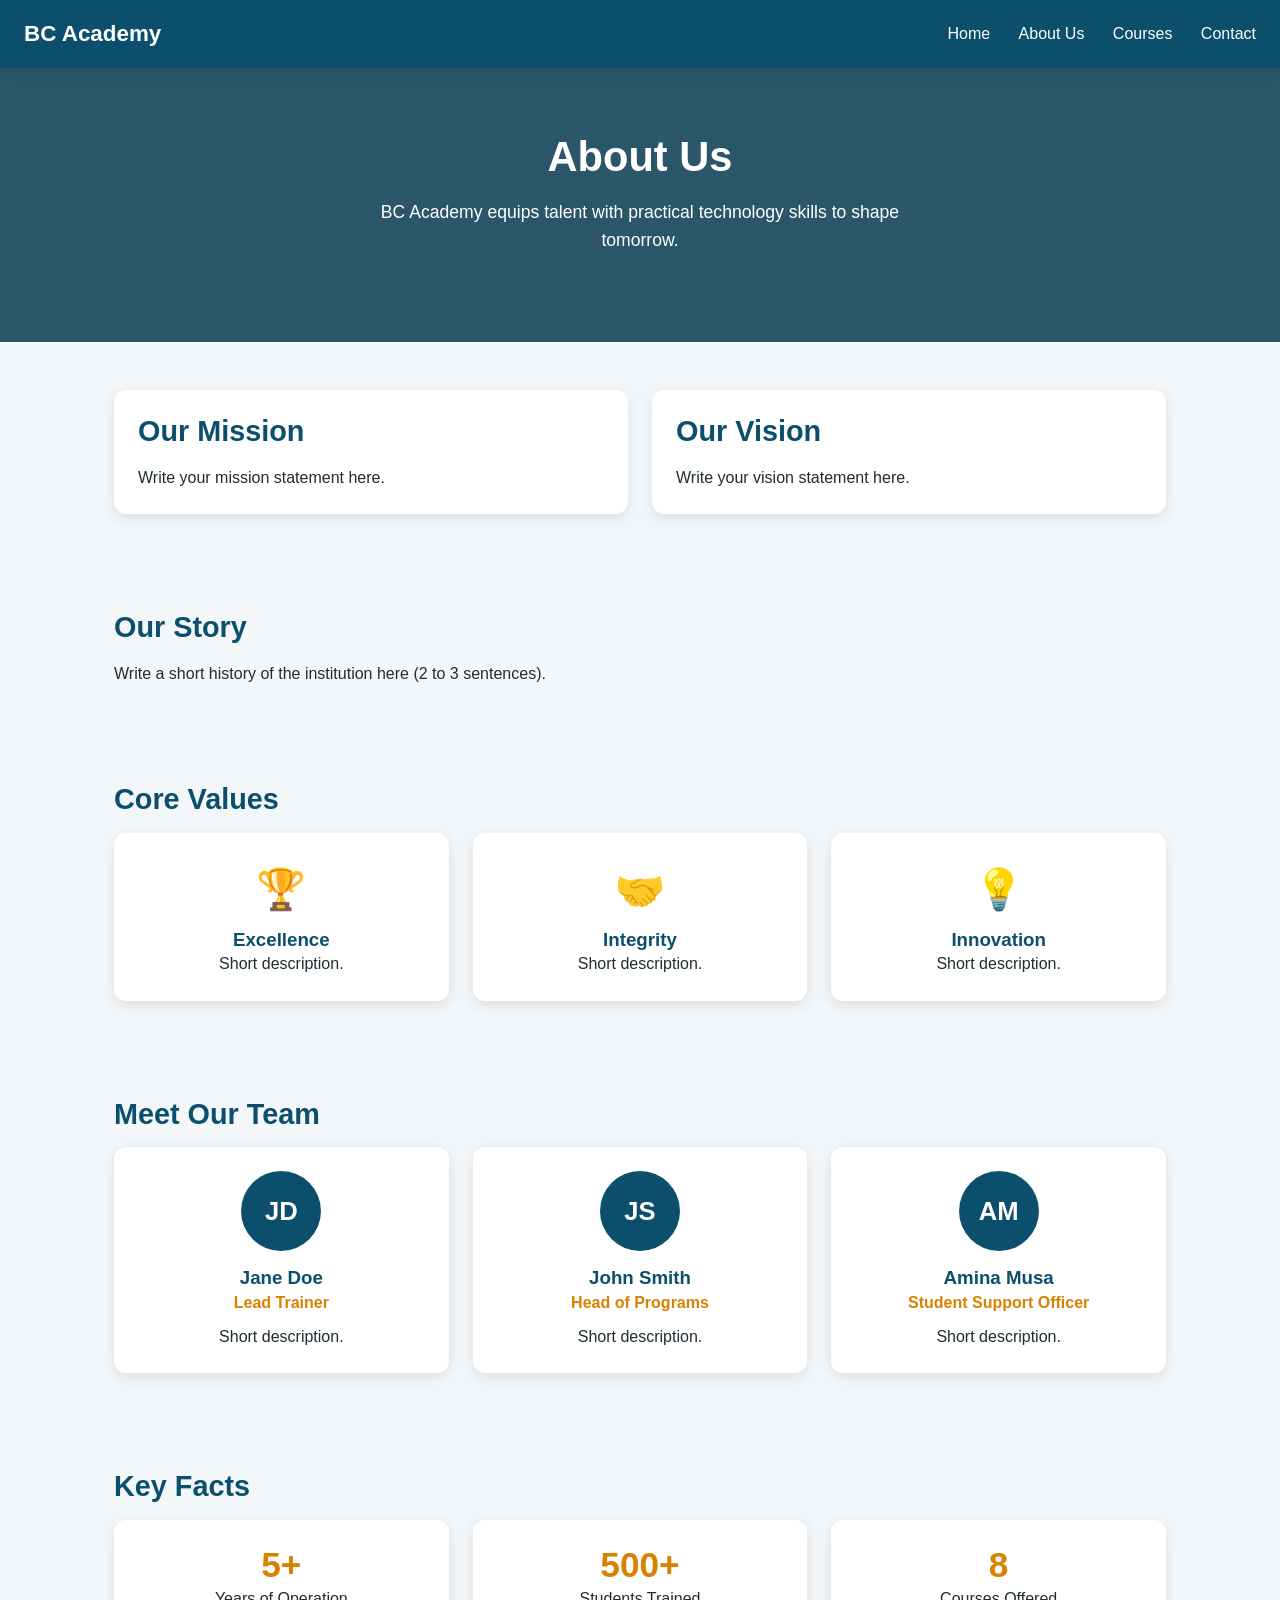
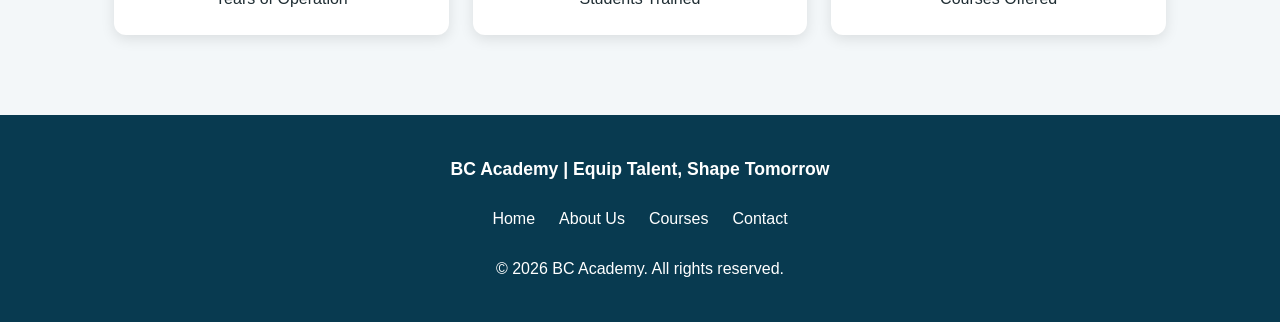
==== about.html @ 56899707 "initial commit" ====
<!DOCTYPE html>
<html lang="en">
<head>
  <meta charset="UTF-8">
  <meta name="viewport" content="width=device-width, initial-scale=1.0">
  <title>BC Academy | About Us</title>
  <link rel="stylesheet" href="style.css">
</head>
<body>
<header>
  <a href="index.html" class="logo">BC Academy</a>
  <button id="menu-toggle" aria-label="Toggle menu">☰</button>
  <nav id="nav-menu">
    <a href="index.html">Home</a>
    <a href="about.html">About Us</a>
    <a href="courses.html">Courses</a>
    <a href="contact.html">Contact</a>
  </nav>
</header>

<!-- <main> goes here -->
<main>
  <section class="page-banner">
    <h1>About Us</h1>
    <p>BC Academy equips talent with practical technology skills to shape tomorrow.</p>
  </section>

  <section class="mission-vision">
    <div class="card">
      <h2>Our Mission</h2>
      <p>Write your mission statement here.</p>
    </div>
    <div class="card">
      <h2>Our Vision</h2>
      <p>Write your vision statement here.</p>
    </div>
  </section>

  <section class="history">
    <h2>Our Story</h2>
    <p>Write a short history of the institution here (2 to 3 sentences).</p>
  </section>

  <section class="values">
    <h2>Core Values</h2>
    <div class="cards-grid">
      <div class="card value-card">
        <span class="icon">🏆</span>
        <h3>Excellence</h3>
        <p>Short description.</p>
      </div>
      <div class="card value-card">
        <span class="icon">🤝</span>
        <h3>Integrity</h3>
        <p>Short description.</p>
      </div>
      <div class="card value-card">
        <span class="icon">💡</span>
        <h3>Innovation</h3>
        <p>Short description.</p>
      </div>
    </div>
  </section>

  <section class="team">
    <h2>Meet Our Team</h2>
    <div class="cards-grid">
      <div class="card team-card">
        <div class="avatar">JD</div>
        <h3>Jane Doe</h3>
        <p class="role">Lead Trainer</p>
        <p>Short description.</p>
      </div>
      <div class="card team-card">
        <div class="avatar">JS</div>
        <h3>John Smith</h3>
        <p class="role">Head of Programs</p>
        <p>Short description.</p>
      </div>
      <div class="card team-card">
        <div class="avatar">AM</div>
        <h3>Amina Musa</h3>
        <p class="role">Student Support Officer</p>
        <p>Short description.</p>
      </div>
    </div>
  </section>

  <section class="key-facts">
    <h2>Key Facts</h2>
    <div class="cards-grid">
      <div class="card fact-card"><h3>5+</h3><p>Years of Operation</p></div>
      <div class="card fact-card"><h3>500+</h3><p>Students Trained</p></div>
      <div class="card fact-card"><h3>8</h3><p>Courses Offered</p></div>
    </div>
  </section>
</main>

<footer>
  <p class="footer-name">BC Academy | Equip Talent, Shape Tomorrow</p>
  <nav class="footer-links">
    <a href="index.html">Home</a>
    <a href="about.html">About Us</a>
    <a href="courses.html">Courses</a>
    <a href="contact.html">Contact</a>
  </nav>
  <p>&copy; 2026 BC Academy. All rights reserved.</p>
</footer>

<script src="script.js"></script>
---- style.css ----
:root {
  --primary: #0b4f6c;
  --primary-dark: #083a50;
  --accent: #f59e0b;
  --accent-dark: #d98200;
  --bg: #f3f7f9;
  --text: #1f2d33;
  --white: #ffffff;
  --success: #1e8e3e;
  --error: #d93025;
  --radius: 12px;
  --shadow: 0 4px 14px rgba(0, 0, 0, 0.1);
  --transition: 0.3s ease;
}

/* ---------- Base ---------- */
* { margin: 0; padding: 0; box-sizing: border-box; }

html { scroll-behavior: smooth; }

body {
  font-family: "Segoe UI", Arial, sans-serif;
  background: var(--bg);
  color: var(--text);
  line-height: 1.6;
}

h1, h2, h3 { color: var(--primary); line-height: 1.2; }
h2 { margin-bottom: 1rem; font-size: 1.8rem; }

section { padding: 3rem 1.5rem; max-width: 1100px; margin: 0 auto; }

/* ---------- Header & navigation ---------- */
header {
  background: var(--primary);
  display: flex;
  justify-content: space-between;
  align-items: center;
  padding: 1rem 1.5rem;
  position: sticky;
  top: 0;
  z-index: 100;
  box-shadow: var(--shadow);
}

.logo { color: var(--white); font-size: 1.4rem; font-weight: 700; text-decoration: none; }

nav a {
  color: var(--white);
  text-decoration: none;
  margin-left: 1.5rem;
  padding: 0.4rem 0;
  border-bottom: 2px solid transparent;
  transition: var(--transition);
}

nav a:hover,
nav a.active { color: var(--accent); border-bottom-color: var(--accent); }

#menu-toggle {
  display: none;
  background: none;
  border: none;
  color: var(--white);
  font-size: 1.8rem;
  cursor: pointer;
}

/* ---------- Buttons ---------- */
.btn {
  display: inline-block;
  background: var(--accent);
  color: var(--primary-dark);
  padding: 0.7rem 1.6rem;
  border: none;
  border-radius: 50px;
  font-weight: 600;
  text-decoration: none;
  cursor: pointer;
  transition: var(--transition);
}

.btn:hover { background: var(--accent-dark); transform: translateY(-2px); }

/* ---------- Hero & page banners (with background image) ---------- */
.hero,
.page-banner {
  max-width: none;
  text-align: center;
  color: var(--white);
  background:
    linear-gradient(rgba(8, 58, 80, 0.85), rgba(8, 58, 80, 0.85)),
    url("../images/hero.jpg") center / cover no-repeat;
}

.hero { padding: 7rem 1.5rem; }
.page-banner { padding: 4rem 1.5rem; }

.hero h1,
.page-banner h1 { color: var(--white); font-size: 2.6rem; margin-bottom: 1rem; }

.hero p,
.page-banner p { max-width: 600px; margin: 0 auto 1.5rem; font-size: 1.1rem; }

/* ---------- Cards & stats ---------- */
.card {
  background: var(--white);
  padding: 1.5rem;
  border-radius: var(--radius);
  box-shadow: var(--shadow);
  transition: var(--transition);
}

.card:hover { transform: translateY(-5px); }

.stats-grid {
  display: grid;
  grid-template-columns: repeat(4, 1fr);
  gap: 1.5rem;
}

.stat-card {
  background: var(--white);
  padding: 1.5rem;
  border-radius: var(--radius);
  box-shadow: var(--shadow);
  text-align: center;
  border-top: 4px solid var(--accent);
}

.stat-card p { font-size: 2.2rem; font-weight: 700; color: var(--primary); }

/* ---------- Mobile (under 768px) ---------- */
@media (max-width: 768px) {
  #menu-toggle { display: block; }

  nav#nav-menu {
    display: none;
    position: absolute;
    top: 100%;
    left: 0;
    width: 100%;
    background: var(--primary-dark);
    flex-direction: column;
    padding: 1rem 1.5rem;
  }

  nav#nav-menu.open { display: flex; }
  nav#nav-menu a { margin: 0; padding: 0.8rem 0; }

  .stats-grid { grid-template-columns: repeat(2, 1fr); }
  .hero { padding: 4rem 1.5rem; }
  .hero h1 { font-size: 2rem; }
}
/* ---------- Forms ---------- */
.form-group { margin-bottom: 1.2rem; }

.form-group label {
  display: block;
  margin-bottom: 0.4rem;
  font-weight: 600;
  color: var(--primary);
}

.form-group input,
.form-group select,
.form-group textarea,
.search input {
  width: 100%;
  padding: 0.7rem 0.9rem;
  border: 2px solid #cfdde4;
  border-radius: 8px;
  font-size: 1rem;
  font-family: inherit;
  background: var(--white);
  transition: var(--transition);
}

.form-group input:focus,
.form-group select:focus,
.form-group textarea:focus,
.search input:focus {
  outline: none;
  border-color: var(--accent);
  box-shadow: 0 0 0 3px rgba(245, 158, 11, 0.25);
}

#student-form,
.contact-form-box form {
  max-width: 600px;
}

.registration form {
  background: var(--white);
  padding: 2rem;
  border-radius: var(--radius);
  box-shadow: var(--shadow);
}

/* ---------- Feedback messages ---------- */
.message { margin-top: 1rem; font-weight: 600; min-height: 1.4rem; }
.message.error { color: var(--error); }
.message.success { color: var(--success); }

/* ---------- Search ---------- */
.search input { max-width: 500px; }

/* ---------- Records table ---------- */
.records-summary { margin-bottom: 1rem; font-weight: 600; color: var(--primary); }

.table-wrapper {
  overflow-x: auto;
  background: var(--white);
  border-radius: var(--radius);
  box-shadow: var(--shadow);
}

table { width: 100%; border-collapse: collapse; min-width: 700px; }

th {
  background: var(--primary);
  color: var(--white);
  text-align: left;
  padding: 0.9rem 1rem;
}

td { padding: 0.8rem 1rem; border-bottom: 1px solid #e3ecf0; }

tbody tr { transition: var(--transition); }
tbody tr:hover { background: #eaf3f7; }

/* ---------- Performance badges ---------- */
.excellent, .very-good, .good, .average, .failed {
  display: inline-block;
  padding: 0.25rem 0.8rem;
  border-radius: 50px;
  font-size: 0.85rem;
  font-weight: 600;
  color: var(--white);
}

.excellent { background: #1e8e3e; }
.very-good { background: #3b82f6; }
.good      { background: #0d9488; }
.average   { background: #f59e0b; color: var(--primary-dark); }
.failed    { background: var(--error); }

/* ---------- Table action buttons (created by JavaScript) ---------- */
.marks-input {
  width: 70px;
  padding: 0.35rem;
  border: 2px solid #cfdde4;
  border-radius: 6px;
}

.btn-update, .btn-delete {
  padding: 0.35rem 0.8rem;
  border: none;
  border-radius: 6px;
  color: var(--white);
  cursor: pointer;
  transition: var(--transition);
}

.btn-update { background: var(--primary); }
.btn-delete { background: var(--error); }
.btn-update:hover, .btn-delete:hover { opacity: 0.85; transform: translateY(-2px); }

/* ---------- Performance summary ---------- */
#summary-list {
  list-style: none;
  display: grid;
  grid-template-columns: repeat(auto-fit, minmax(160px, 1fr));
  gap: 1rem;
}

#summary-list li {
  background: var(--white);
  padding: 1rem;
  border-radius: var(--radius);
  box-shadow: var(--shadow);
  border-left: 4px solid var(--accent);
  font-weight: 600;
}

/* ---------- Grids ---------- */
.cards-grid,
.courses-grid {
  display: grid;
  grid-template-columns: repeat(3, 1fr);
  gap: 1.5rem;
}

.mission-vision {
  display: grid;
  grid-template-columns: repeat(2, 1fr);
  gap: 1.5rem;
}

/* ---------- About page ---------- */
.value-card, .fact-card, .team-card { text-align: center; }
.value-card .icon { font-size: 2.5rem; display: block; margin-bottom: 0.5rem; }
.fact-card h3 { font-size: 2.2rem; color: var(--accent-dark); }

.avatar {
  width: 80px;
  height: 80px;
  border-radius: 50%;
  background: var(--primary);
  color: var(--white);
  font-size: 1.6rem;
  font-weight: 700;
  display: flex;
  align-items: center;
  justify-content: center;
  margin: 0 auto 1rem;
}

.role { color: var(--accent-dark); font-weight: 600; margin-bottom: 0.5rem; }

/* ---------- Courses page ---------- */
.course-card { display: flex; flex-direction: column; border-top: 4px solid var(--accent); }
.course-card p { margin: 0.6rem 0; }
.course-details { list-style: none; margin-bottom: 1.2rem; flex-grow: 1; }
.course-details li { padding: 0.2rem 0; }
.course-card .btn { align-self: flex-start; }

/* ---------- Contact page ---------- */
.contact-layout {
  display: grid;
  grid-template-columns: 2fr 1fr;
  gap: 1.5rem;
}

.contact-info p { margin-bottom: 0.7rem; }
.contact-info h3 { margin: 1.2rem 0 0.6rem; }

.social-links { display: flex; flex-wrap: wrap; gap: 0.8rem; }
.social-links a { color: var(--primary); font-weight: 600; text-decoration: none; transition: var(--transition); }
.social-links a:hover { color: var(--accent-dark); }

.map-placeholder {
  height: 300px;
  border-radius: var(--radius);
  background: repeating-linear-gradient(45deg, #dbe9ef, #dbe9ef 12px, #cfe0e8 12px, #cfe0e8 24px);
  display: flex;
  align-items: center;
  justify-content: center;
  color: var(--primary);
  font-weight: 700;
  box-shadow: var(--shadow);
}

/* ---------- Footer ---------- */
footer {
  background: var(--primary-dark);
  color: var(--white);
  text-align: center;
  padding: 2rem 1.5rem;
  margin-top: 2rem;
}

footer p { margin: 0.5rem 0; }
.footer-name { font-weight: 700; font-size: 1.1rem; }

.footer-links { display: flex; justify-content: center; flex-wrap: wrap; gap: 1.5rem; margin: 1rem 0; }
.footer-links a { color: var(--white); text-decoration: none; margin: 0; transition: var(--transition); }
.footer-links a:hover { color: var(--accent); }

/* ---------- Responsive: tablet ---------- */
@media (max-width: 992px) {
  .cards-grid,
  .courses-grid { grid-template-columns: repeat(2, 1fr); }
}

/* ---------- Responsive: phone ---------- */
@media (max-width: 768px) {
  .contact-layout,
  .mission-vision { grid-template-columns: 1fr; }
  .registration form { padding: 1.2rem; }
}

@media (max-width: 600px) {
  .cards-grid,
  .courses-grid { grid-template-columns: 1fr; }
  .stats-grid { grid-template-columns: 1fr; }
  section { padding: 2rem 1rem; }
}
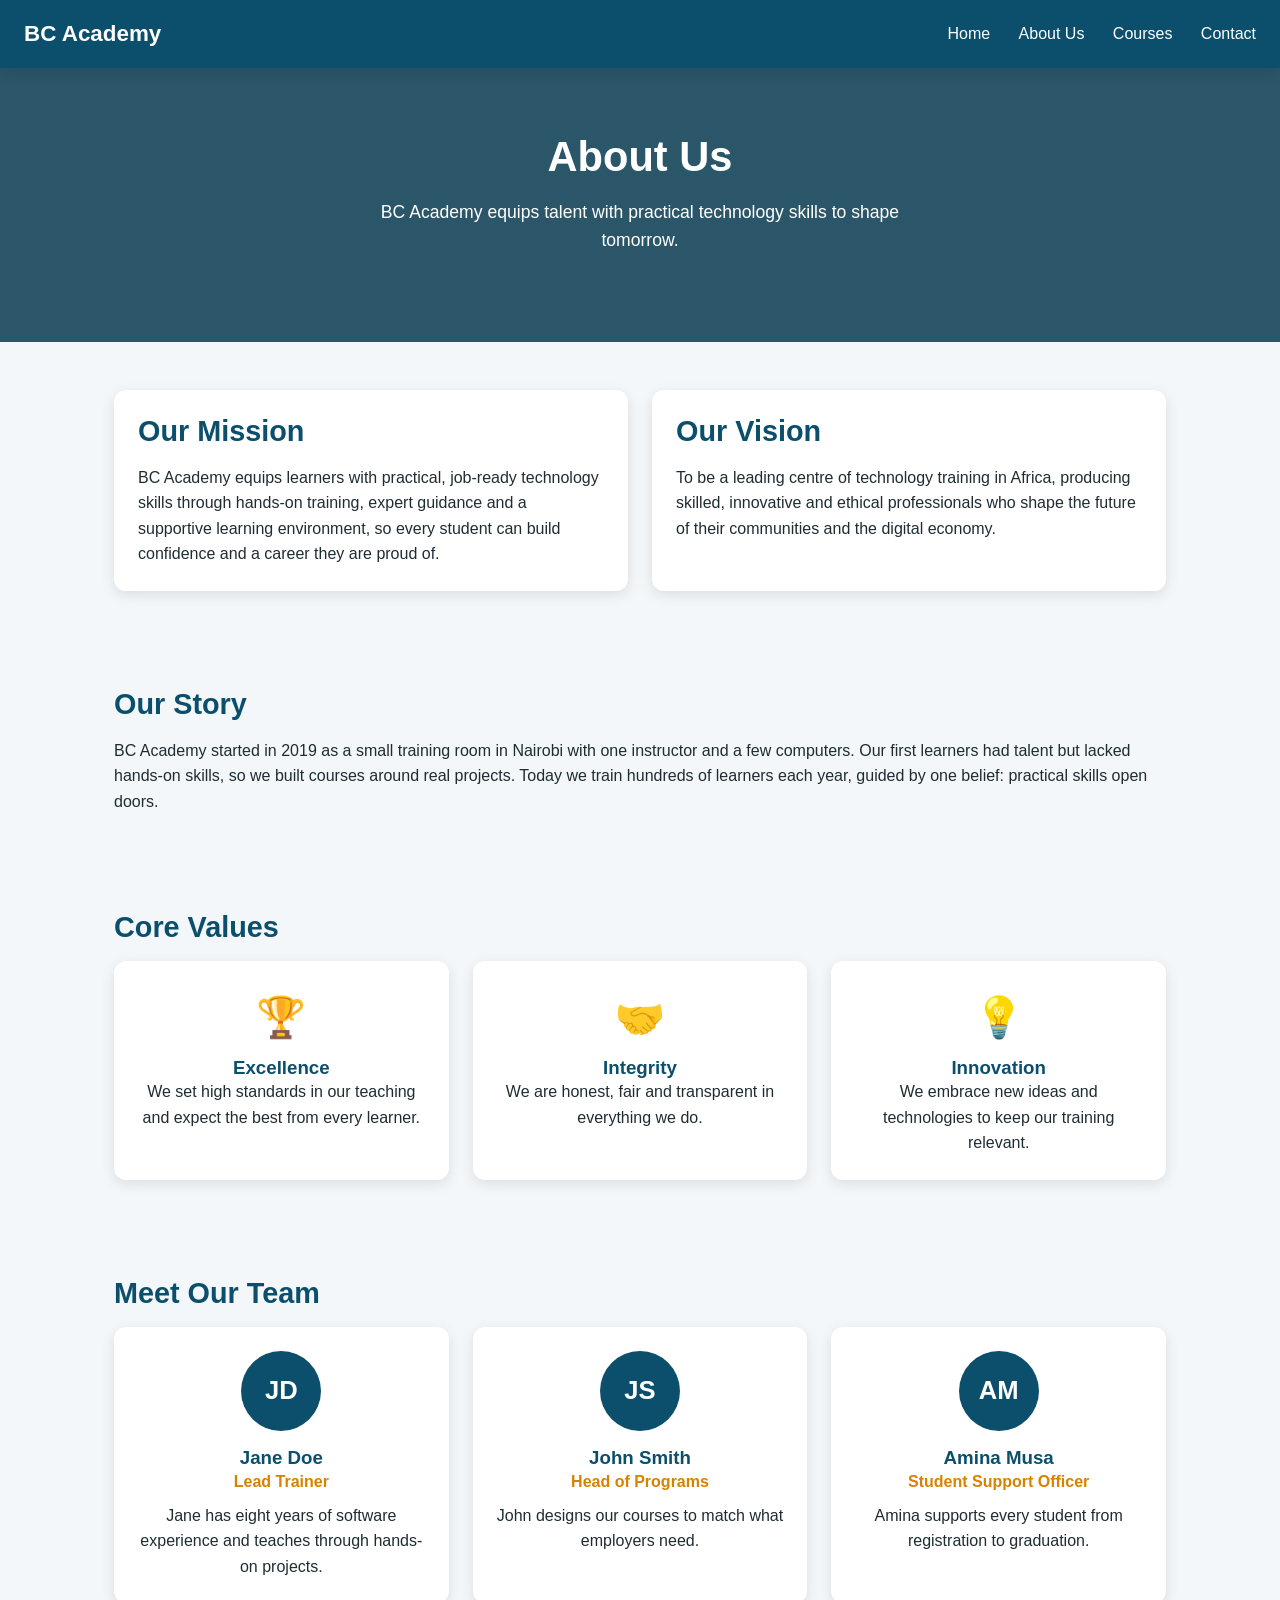
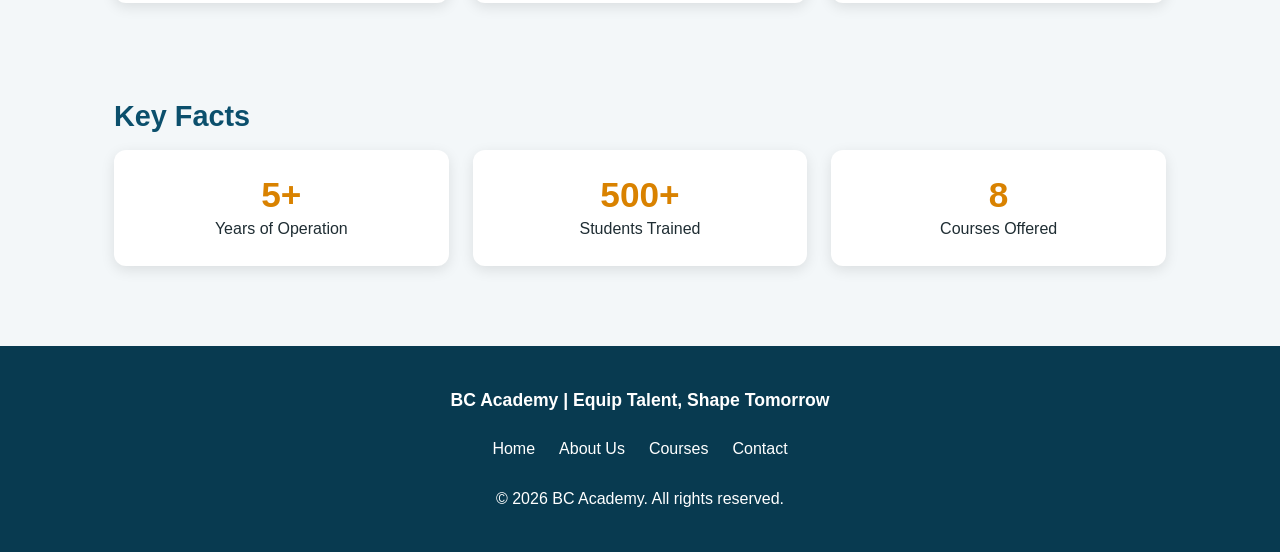
==== commit d9c7b56f: "edited about descriptions" ====
--- a/about.html
+++ b/about.html
@@ -28,17 +28,24 @@
   <section class="mission-vision">
     <div class="card">
       <h2>Our Mission</h2>
-      <p>Write your mission statement here.</p>
+      <p>BC Academy equips learners with practical,
+        job-ready technology skills through hands-on training, 
+        expert guidance and a supportive learning environment, 
+        so every student can build confidence and a career they are proud of.</p>
     </div>
     <div class="card">
       <h2>Our Vision</h2>
-      <p>Write your vision statement here.</p>
+      <p>To be a leading centre of technology training in Africa, 
+        producing skilled, innovative and ethical professionals who 
+        shape the future of their communities and the digital economy.</p>
     </div>
   </section>
 
   <section class="history">
     <h2>Our Story</h2>
-    <p>Write a short history of the institution here (2 to 3 sentences).</p>
+    <p>BC Academy started in 2019 as a small training room in Nairobi with one instructor and a few computers. 
+        Our first learners had talent but lacked hands-on skills, so we built courses around real projects. 
+        Today we train hundreds of learners each year, guided by one belief: practical skills open doors.</p>
   </section>
 
   <section class="values">
@@ -47,17 +54,17 @@
       <div class="card value-card">
         <span class="icon">🏆</span>
         <h3>Excellence</h3>
-        <p>Short description.</p>
+        <p>We set high standards in our teaching and expect the best from every learner.</p>
       </div>
       <div class="card value-card">
         <span class="icon">🤝</span>
         <h3>Integrity</h3>
-        <p>Short description.</p>
+        <p>We are honest, fair and transparent in everything we do.</p>
       </div>
       <div class="card value-card">
         <span class="icon">💡</span>
         <h3>Innovation</h3>
-        <p>Short description.</p>
+        <p>We embrace new ideas and technologies to keep our training relevant.</p>
       </div>
     </div>
   </section>
@@ -69,19 +76,19 @@
         <div class="avatar">JD</div>
         <h3>Jane Doe</h3>
         <p class="role">Lead Trainer</p>
-        <p>Short description.</p>
+        <p>Jane has eight years of software experience and teaches through hands-on projects.</p>
       </div>
       <div class="card team-card">
         <div class="avatar">JS</div>
         <h3>John Smith</h3>
         <p class="role">Head of Programs</p>
-        <p>Short description.</p>
+        <p>John designs our courses to match what employers need.</p>
       </div>
       <div class="card team-card">
         <div class="avatar">AM</div>
         <h3>Amina Musa</h3>
         <p class="role">Student Support Officer</p>
-        <p>Short description.</p>
+        <p>Amina supports every student from registration to graduation.</p>
       </div>
     </div>
   </section>
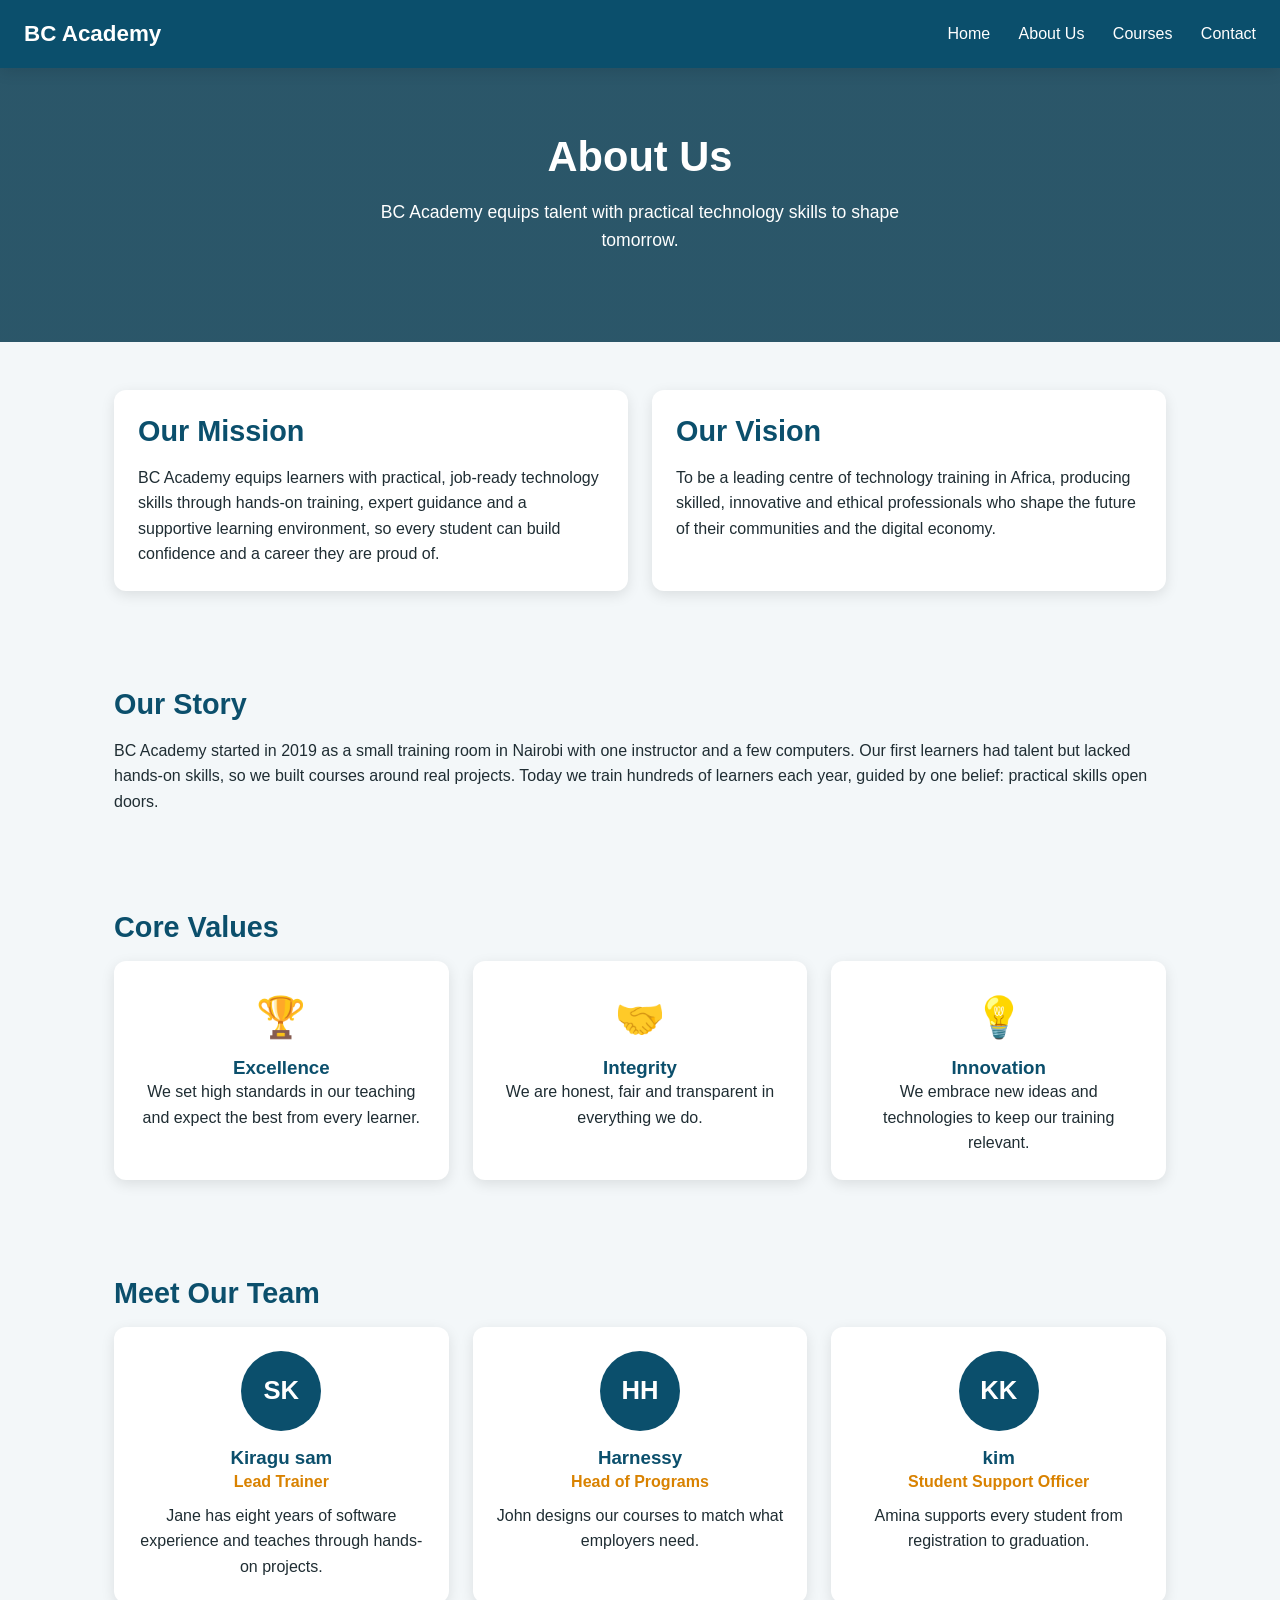
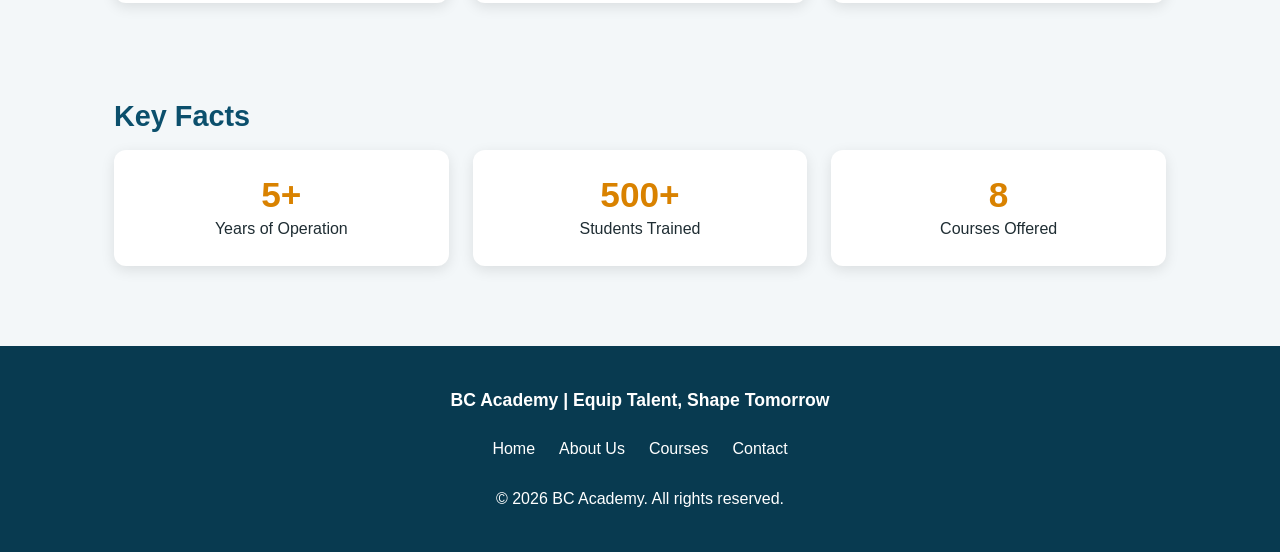
==== commit 0537e6ff: "staff edit" ====
--- a/about.html
+++ b/about.html
@@ -73,22 +73,22 @@
     <h2>Meet Our Team</h2>
     <div class="cards-grid">
       <div class="card team-card">
-        <div class="avatar">JD</div>
-        <h3>Jane Doe</h3>
+        <div class="avatar">SK</div>
+        <h3>Kiragu sam</h3>
         <p class="role">Lead Trainer</p>
         <p>Jane has eight years of software experience and teaches through hands-on projects.</p>
       </div>
       <div class="card team-card">
-        <div class="avatar">JS</div>
-        <h3>John Smith</h3>
+        <div class="avatar">HH</div>
+        <h3>Harnessy</h3>
         <p class="role">Head of Programs</p>
         <p>John designs our courses to match what employers need.</p>
       </div>
       <div class="card team-card">
-        <div class="avatar">AM</div>
-        <h3>Amina Musa</h3>
+        <div class="avatar">KK</div>
+        <h3>kim</h3>
         <p class="role">Student Support Officer</p>
-        <p>Amina supports every student from registration to graduation.</p>
+        <p>Amina supports every student from registration to graduation.  </p>
       </div>
     </div>
   </section>
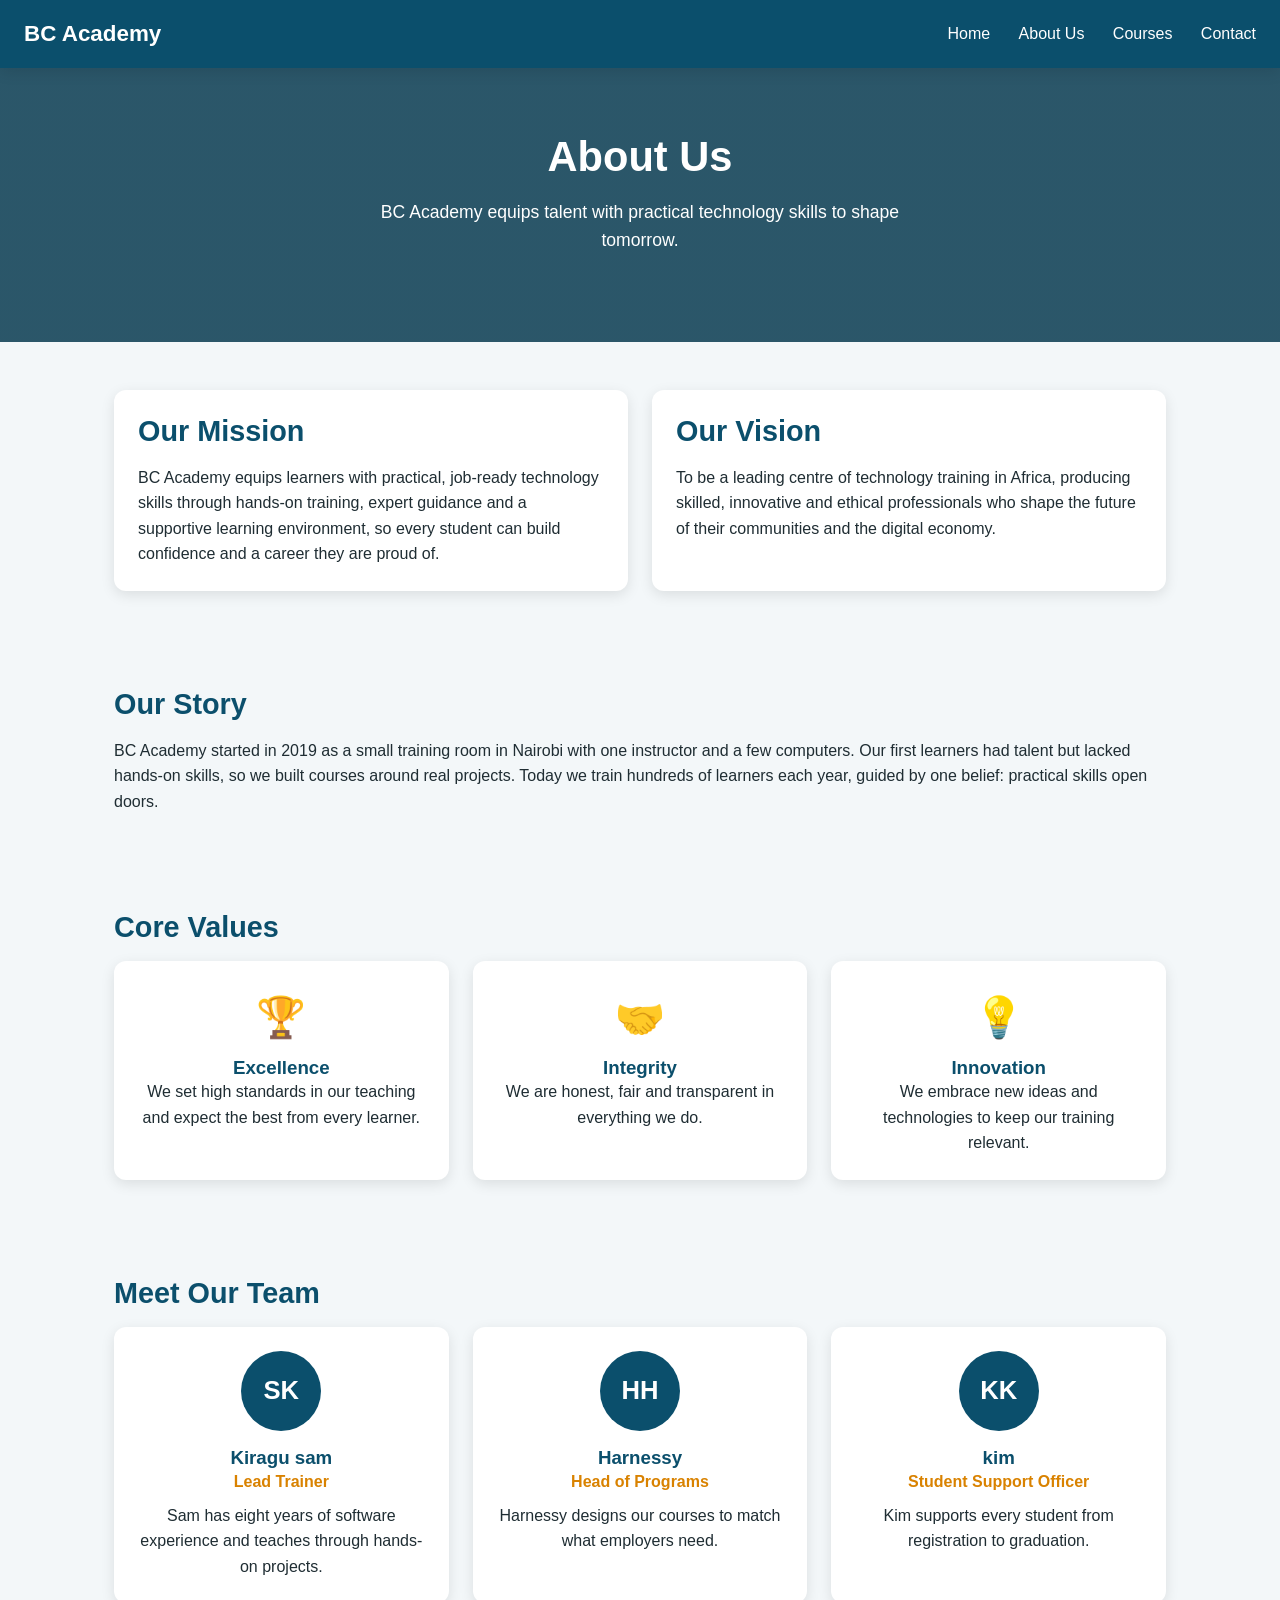
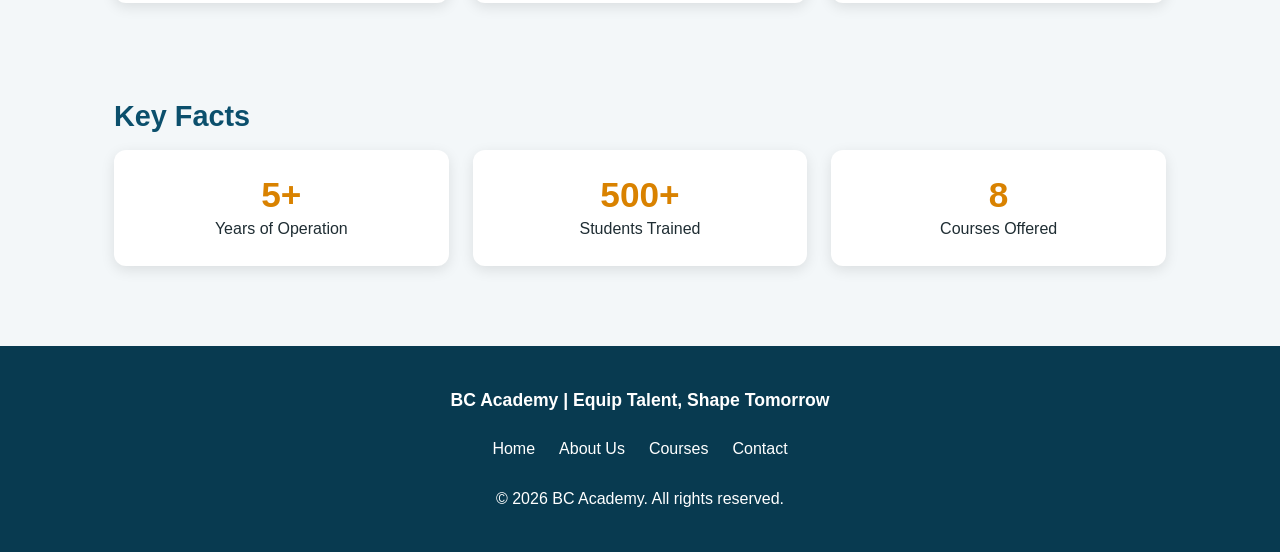
==== commit e63ddd80: "team edit" ====
--- a/about.html
+++ b/about.html
@@ -76,19 +76,19 @@
         <div class="avatar">SK</div>
         <h3>Kiragu sam</h3>
         <p class="role">Lead Trainer</p>
-        <p>Jane has eight years of software experience and teaches through hands-on projects.</p>
+        <p>Sam has eight years of software experience and teaches through hands-on projects.</p>
       </div>
       <div class="card team-card">
         <div class="avatar">HH</div>
         <h3>Harnessy</h3>
         <p class="role">Head of Programs</p>
-        <p>John designs our courses to match what employers need.</p>
+        <p>Harnessy designs our courses to match what employers need.</p>
       </div>
       <div class="card team-card">
         <div class="avatar">KK</div>
         <h3>kim</h3>
         <p class="role">Student Support Officer</p>
-        <p>Amina supports every student from registration to graduation.  </p>
+        <p>Kim supports every student from registration to graduation.  </p>
       </div>
     </div>
   </section>
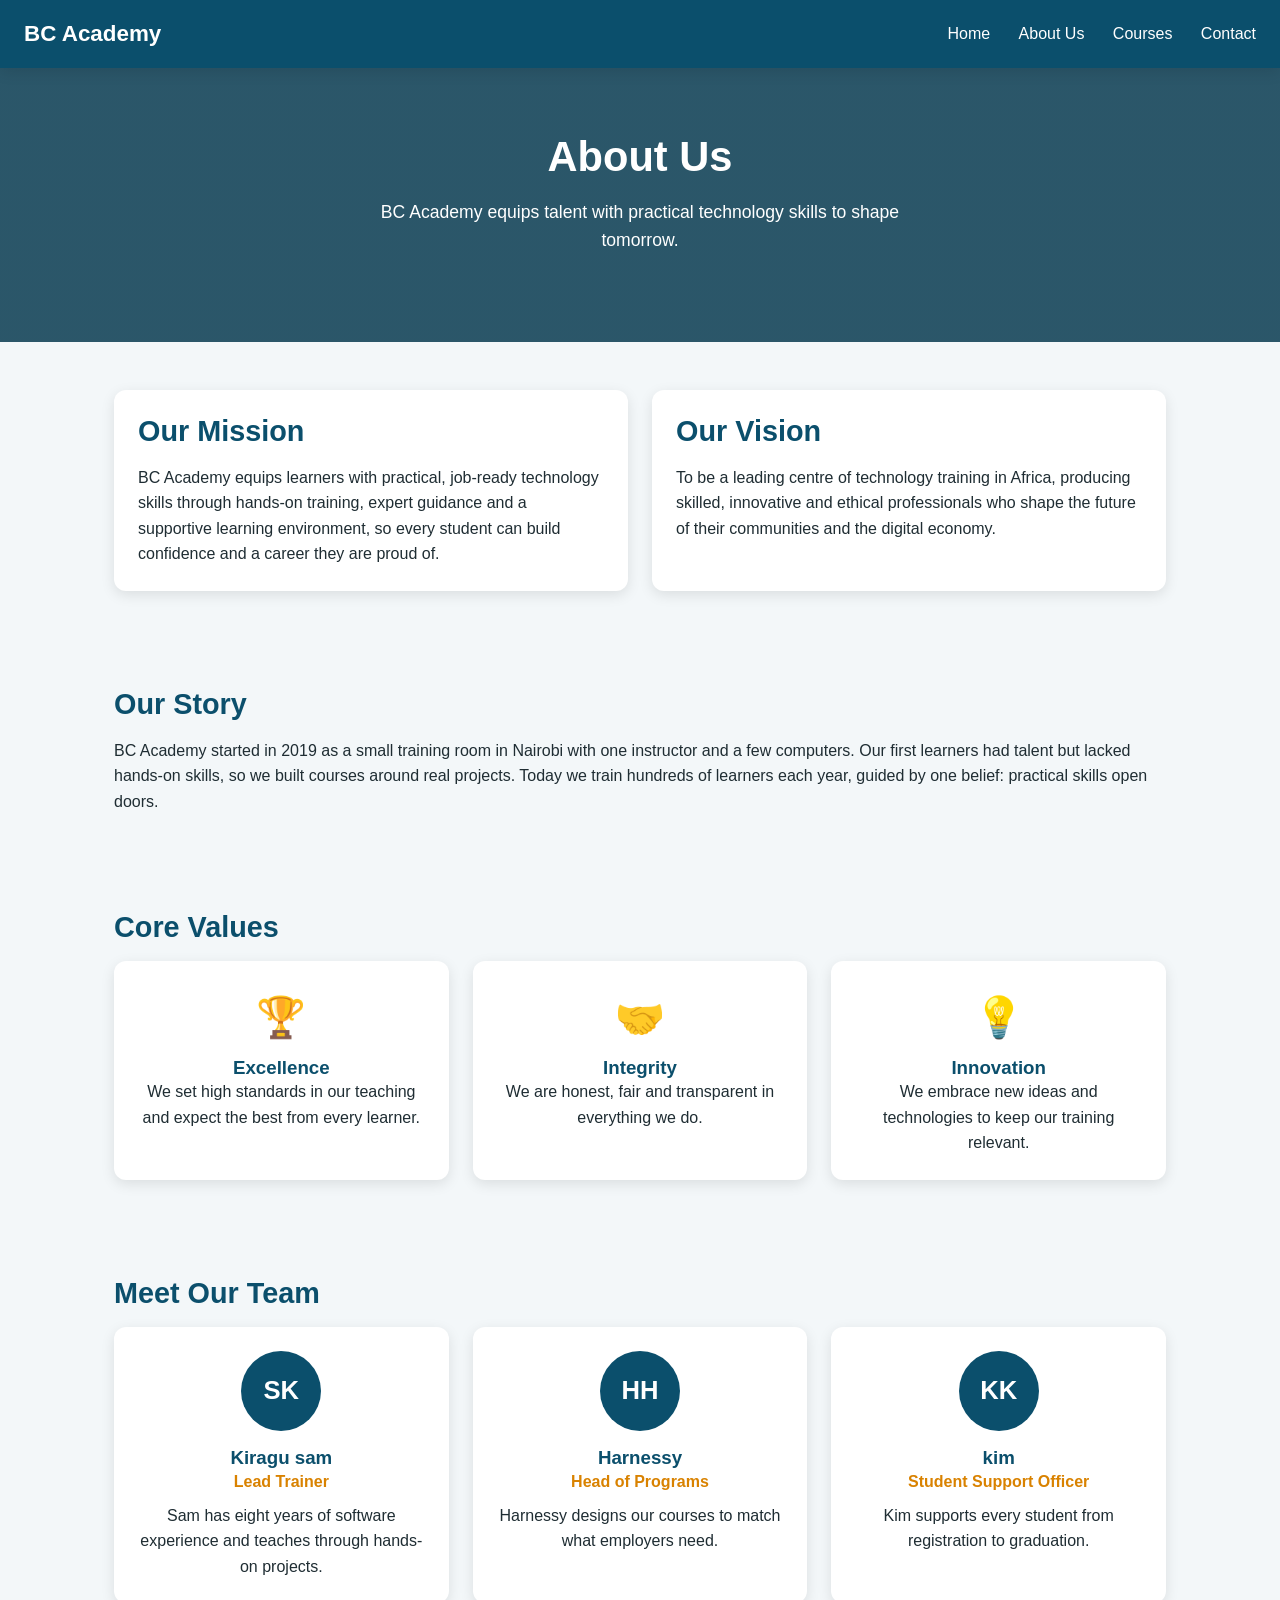
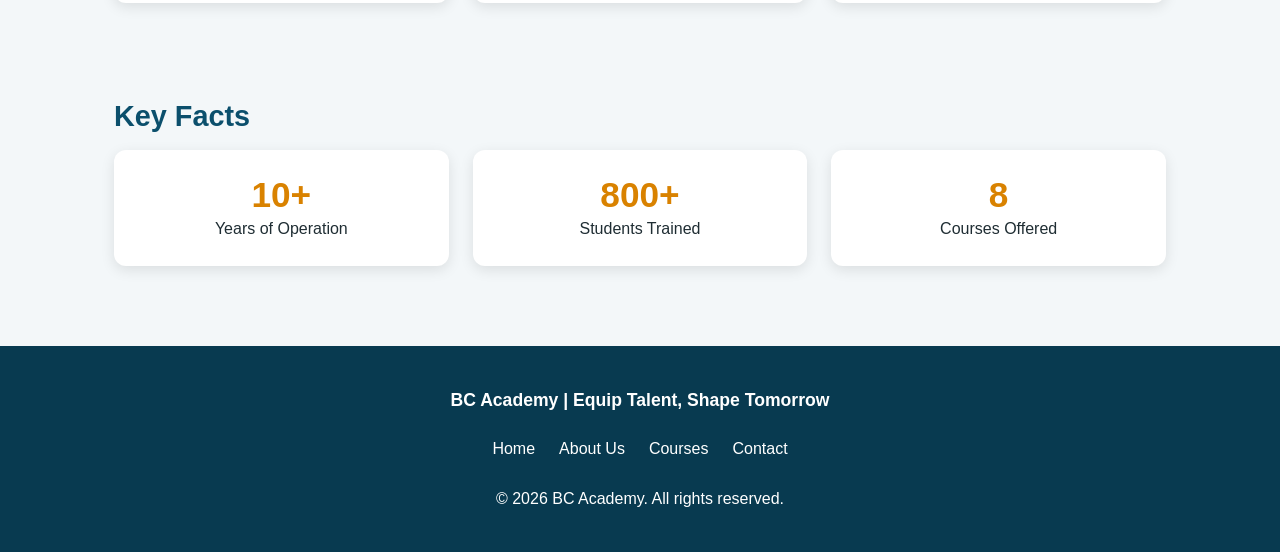
==== commit a26c7783: "aabbcc" ====
--- a/about.html
+++ b/about.html
@@ -96,8 +96,8 @@
   <section class="key-facts">
     <h2>Key Facts</h2>
     <div class="cards-grid">
-      <div class="card fact-card"><h3>5+</h3><p>Years of Operation</p></div>
-      <div class="card fact-card"><h3>500+</h3><p>Students Trained</p></div>
+      <div class="card fact-card"><h3>10+</h3><p>Years of Operation</p></div>
+      <div class="card fact-card"><h3>800+</h3><p>Students Trained</p></div>
       <div class="card fact-card"><h3>8</h3><p>Courses Offered</p></div>
     </div>
   </section>
--- a/style.css
+++ b/style.css
@@ -13,7 +13,7 @@
   --transition: 0.3s ease;
 }
 
-/* ---------- Base ---------- */
+/*  Base ---------- */
 * { margin: 0; padding: 0; box-sizing: border-box; }
 
 html { scroll-behavior: smooth; }
